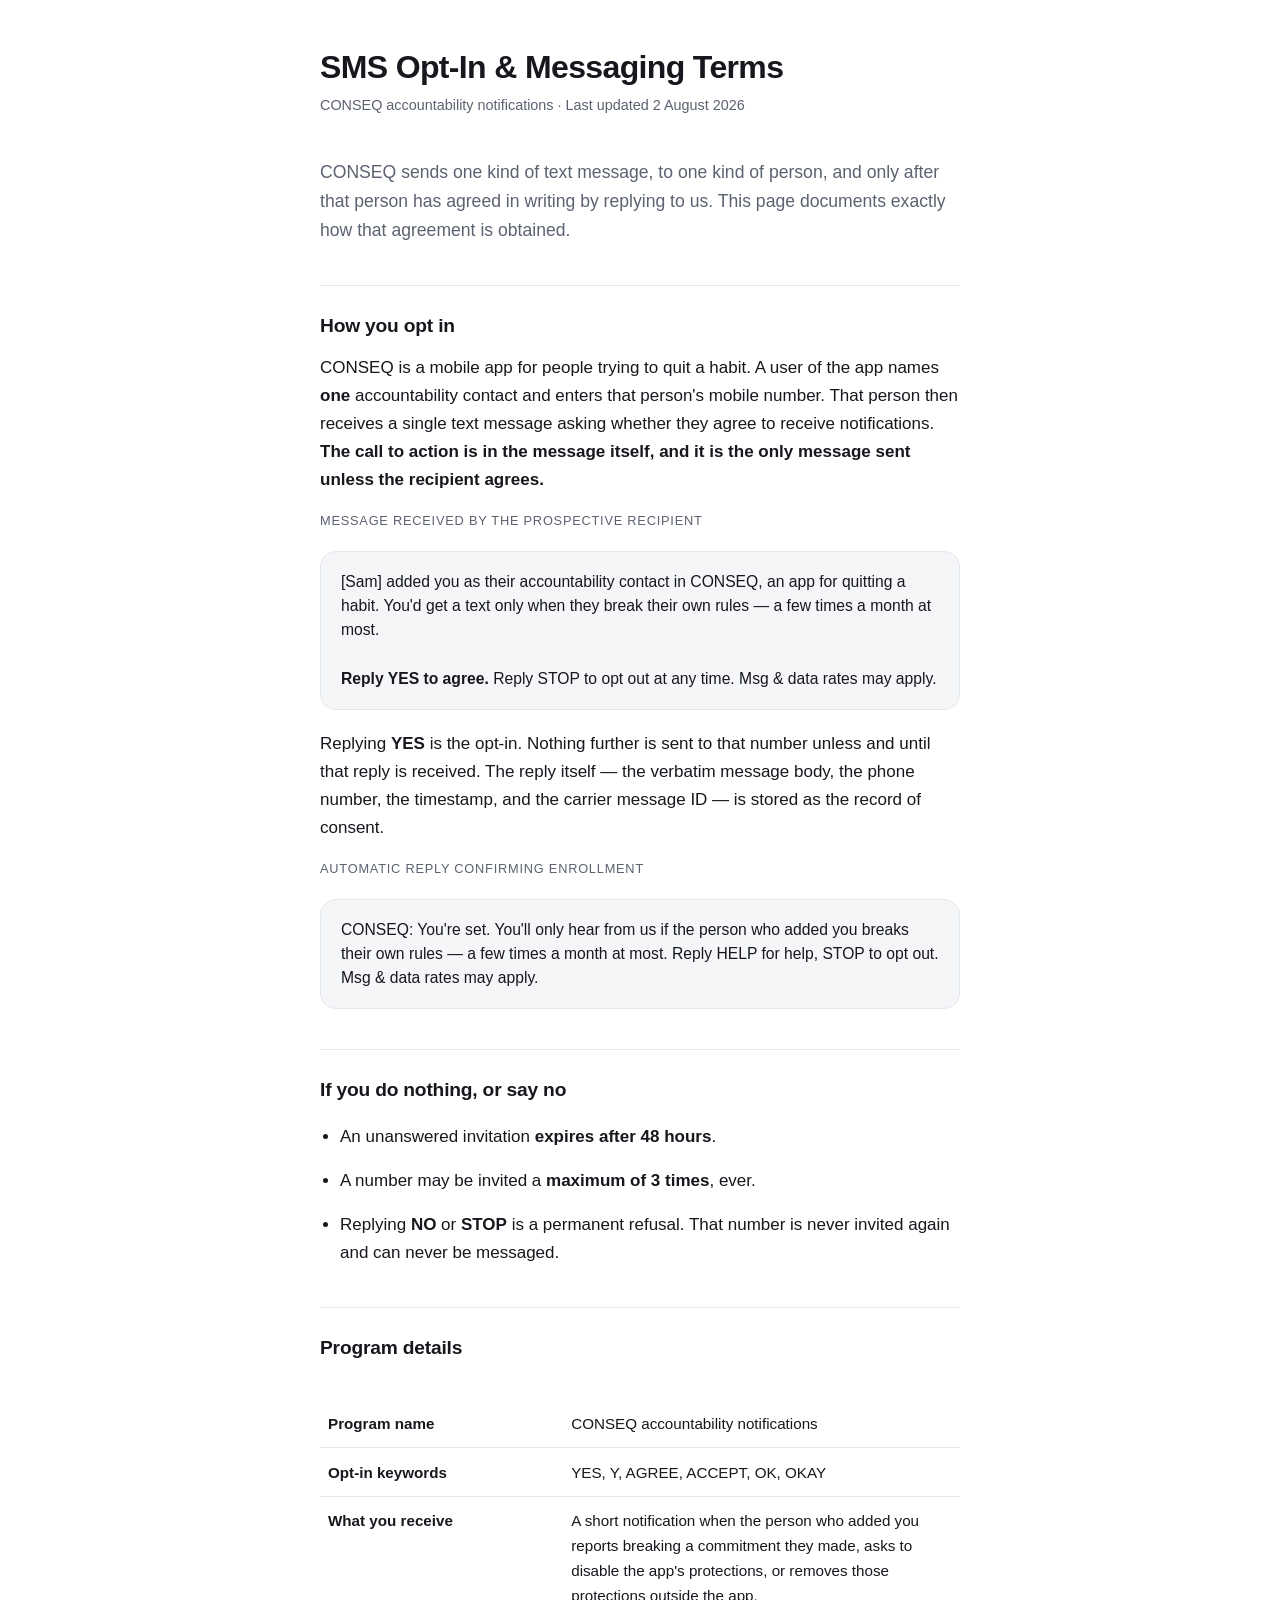
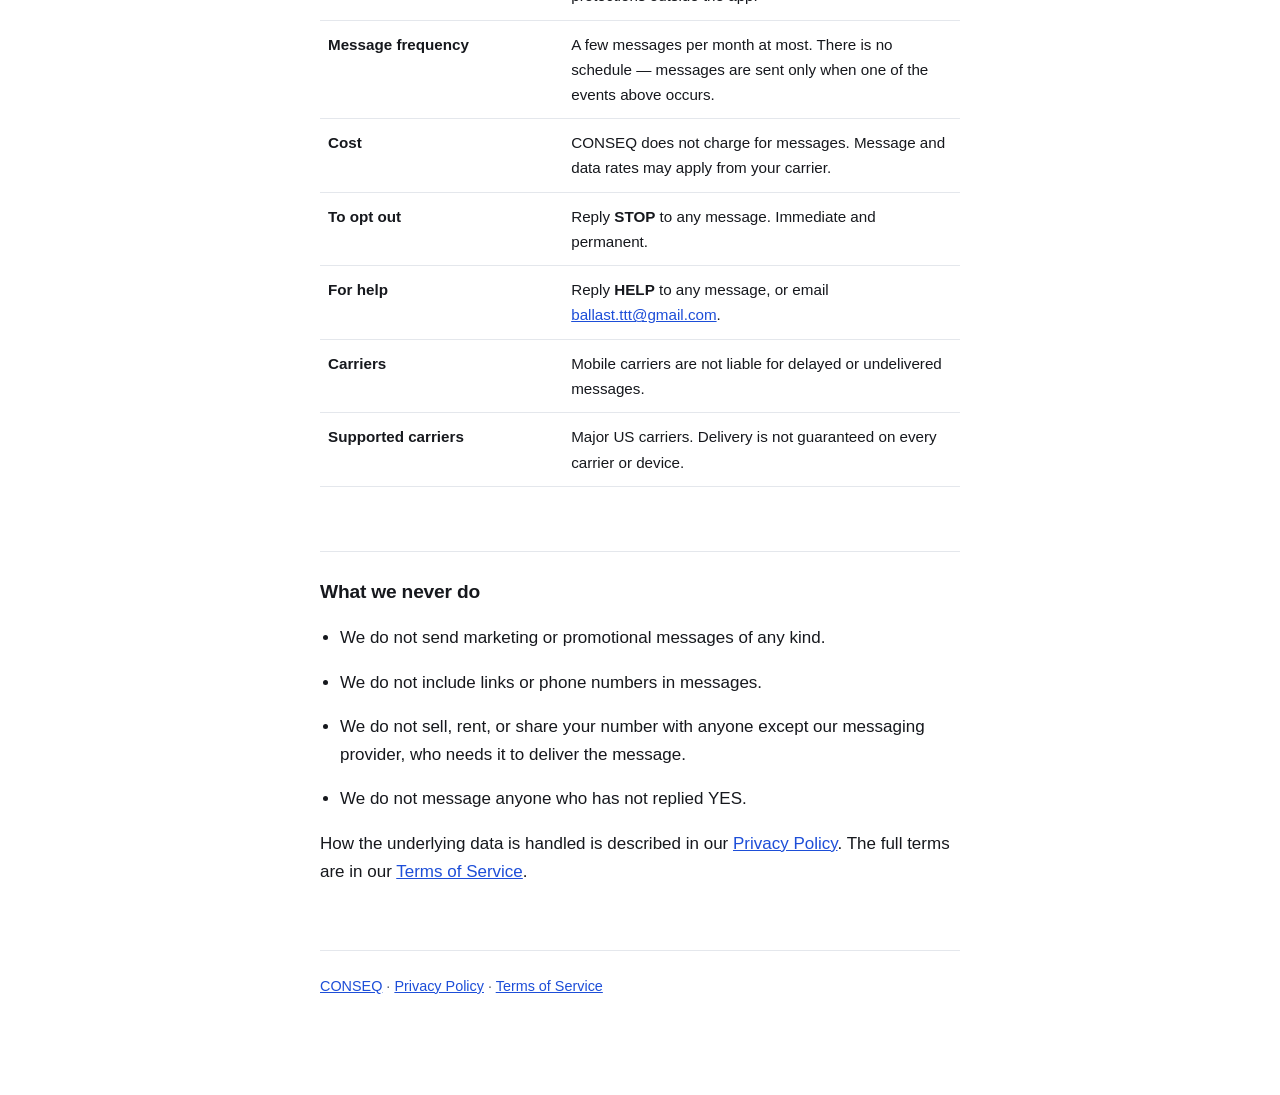
==== opt-in.html @ 7f0fe08c "Add the SMS opt-in evidence page the 10DLC campaign requires Co-Authored-By: Claude Opus 5 <noreply@" ====
<!doctype html>
<html lang="en">
<head>
<meta charset="utf-8">
<meta name="viewport" content="width=device-width, initial-scale=1">
<title>CONSEQ — SMS Opt-In &amp; Messaging Terms</title>
<link rel="stylesheet" href="style.css">
<style>
  .sms {
    background: var(--note-bg);
    border-radius: 16px;
    padding: 1.1rem 1.25rem;
    margin: 1.25rem 0;
    font-size: 0.98rem;
    line-height: 1.55;
    white-space: pre-line;
    border: 1px solid var(--rule);
  }
  .sms-label {
    font-size: 0.8rem;
    letter-spacing: 0.06em;
    text-transform: uppercase;
    color: var(--muted);
    margin-bottom: 0.4rem;
  }
  .cta {
    font-weight: 600;
  }
  table {
    width: 100%;
    border-collapse: collapse;
    margin: 1.5rem 0;
    font-size: 0.95rem;
  }
  th, td {
    text-align: left;
    padding: 0.7rem 0.5rem;
    border-bottom: 1px solid var(--rule);
    vertical-align: top;
  }
  th { width: 38%; font-weight: 600; }
  .table-wrap { overflow-x: auto; }
</style>
</head>
<body>
<main>

<h1>SMS Opt-In &amp; Messaging Terms</h1>
<p class="meta">CONSEQ accountability notifications · Last updated 2 August 2026</p>

<p class="lede">CONSEQ sends one kind of text message, to one kind of person, and only after that person has agreed in writing by replying to us. This page documents exactly how that agreement is obtained.</p>

<h2>How you opt in</h2>

<p>CONSEQ is a mobile app for people trying to quit a habit. A user of the app names <strong>one</strong> accountability contact and enters that person's mobile number. That person then receives a single text message asking whether they agree to receive notifications. <strong>The call to action is in the message itself, and it is the only message sent unless the recipient agrees.</strong></p>

<p class="sms-label">Message received by the prospective recipient</p>
<div class="sms">[Sam] added you as their accountability contact in CONSEQ, an app for quitting a habit. You'd get a text only when they break their own rules — a few times a month at most.

<span class="cta">Reply YES to agree.</span> Reply STOP to opt out at any time. Msg &amp; data rates may apply.</div>

<p>Replying <strong>YES</strong> is the opt-in. Nothing further is sent to that number unless and until that reply is received. The reply itself — the verbatim message body, the phone number, the timestamp, and the carrier message ID — is stored as the record of consent.</p>

<p class="sms-label">Automatic reply confirming enrollment</p>
<div class="sms">CONSEQ: You're set. You'll only hear from us if the person who added you breaks their own rules — a few times a month at most. Reply HELP for help, STOP to opt out. Msg &amp; data rates may apply.</div>

<h2>If you do nothing, or say no</h2>

<ul>
  <li>An unanswered invitation <strong>expires after 48 hours</strong>.</li>
  <li>A number may be invited a <strong>maximum of 3 times</strong>, ever.</li>
  <li>Replying <strong>NO</strong> or <strong>STOP</strong> is a permanent refusal. That number is never invited again and can never be messaged.</li>
</ul>

<h2>Program details</h2>

<div class="table-wrap">
<table>
  <tr><th>Program name</th><td>CONSEQ accountability notifications</td></tr>
  <tr><th>Opt-in keywords</th><td>YES, Y, AGREE, ACCEPT, OK, OKAY</td></tr>
  <tr><th>What you receive</th><td>A short notification when the person who added you reports breaking a commitment they made, asks to disable the app's protections, or removes those protections outside the app.</td></tr>
  <tr><th>Message frequency</th><td>A few messages per month at most. There is no schedule — messages are sent only when one of the events above occurs.</td></tr>
  <tr><th>Cost</th><td>CONSEQ does not charge for messages. Message and data rates may apply from your carrier.</td></tr>
  <tr><th>To opt out</th><td>Reply <strong>STOP</strong> to any message. Immediate and permanent.</td></tr>
  <tr><th>For help</th><td>Reply <strong>HELP</strong> to any message, or email <a href="mailto:ballast.ttt@gmail.com">ballast.ttt@gmail.com</a>.</td></tr>
  <tr><th>Carriers</th><td>Mobile carriers are not liable for delayed or undelivered messages.</td></tr>
  <tr><th>Supported carriers</th><td>Major US carriers. Delivery is not guaranteed on every carrier or device.</td></tr>
</table>
</div>

<h2>What we never do</h2>

<ul>
  <li>We do not send marketing or promotional messages of any kind.</li>
  <li>We do not include links or phone numbers in messages.</li>
  <li>We do not sell, rent, or share your number with anyone except our messaging provider, who needs it to deliver the message.</li>
  <li>We do not message anyone who has not replied YES.</li>
</ul>

<p>How the underlying data is handled is described in our <a href="privacy.html">Privacy Policy</a>. The full terms are in our <a href="terms.html">Terms of Service</a>.</p>

<footer>
  <p><a href="./">CONSEQ</a> · <a href="privacy.html">Privacy Policy</a> · <a href="terms.html">Terms of Service</a></p>
</footer>

</main>
</body>
</html>
---- style.css ----
:root {
  --bg: #ffffff;
  --ink: #16181d;
  --muted: #5b6270;
  --rule: #e4e7ec;
  --link: #1d4ed8;
  --note-bg: #f5f6f8;
}

@media (prefers-color-scheme: dark) {
  :root {
    --bg: #14161a;
    --ink: #e8eaee;
    --muted: #9aa2b1;
    --rule: #2a2e36;
    --link: #8fb2ff;
    --note-bg: #1c1f25;
  }
}

* { box-sizing: border-box; }

body {
  margin: 0;
  padding: 3rem 1.25rem 5rem;
  background: var(--bg);
  color: var(--ink);
  font: 17px/1.65 -apple-system, BlinkMacSystemFont, "Segoe UI", Roboto, Helvetica, Arial, sans-serif;
  -webkit-text-size-adjust: 100%;
}

main {
  max-width: 40rem;
  margin: 0 auto;
}

h1 {
  font-size: 2rem;
  line-height: 1.2;
  letter-spacing: -0.02em;
  margin: 0 0 0.5rem;
}

h2 {
  font-size: 1.2rem;
  letter-spacing: -0.01em;
  margin: 2.5rem 0 0.75rem;
  padding-top: 1.5rem;
  border-top: 1px solid var(--rule);
}

h3 {
  font-size: 1rem;
  margin: 1.75rem 0 0.5rem;
}

p, li { margin: 0 0 1rem; }

ul { padding-left: 1.25rem; }

a { color: var(--link); }

strong { font-weight: 600; }

.meta {
  color: var(--muted);
  font-size: 0.9rem;
  margin-bottom: 2.5rem;
}

.lede {
  font-size: 1.1rem;
  color: var(--muted);
  margin-bottom: 2rem;
}

.note {
  background: var(--note-bg);
  border-radius: 10px;
  padding: 1rem 1.25rem;
  margin: 1.5rem 0;
  font-size: 0.95rem;
}

.note p:last-child { margin-bottom: 0; }

footer {
  margin-top: 4rem;
  padding-top: 1.5rem;
  border-top: 1px solid var(--rule);
  color: var(--muted);
  font-size: 0.9rem;
}

.home-links {
  list-style: none;
  padding: 0;
  font-size: 1.1rem;
}

.home-links li { margin-bottom: 0.75rem; }
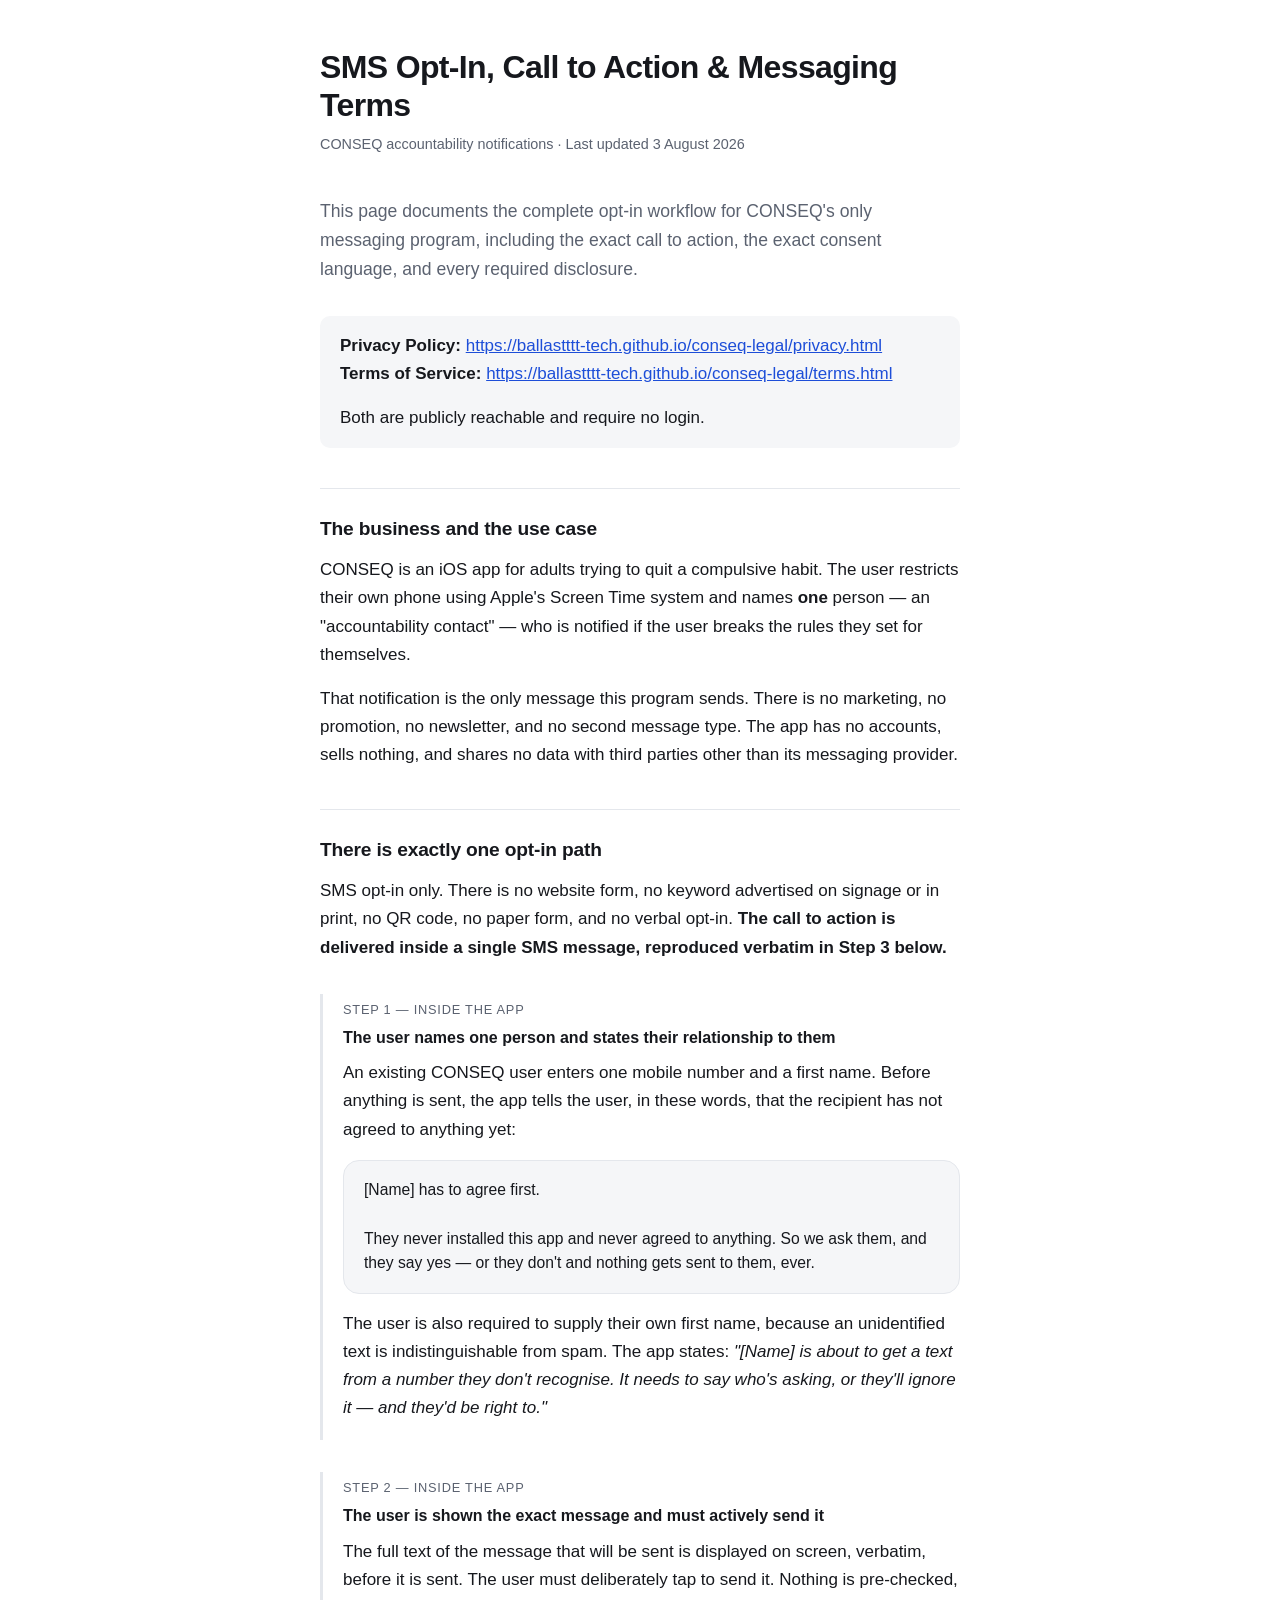
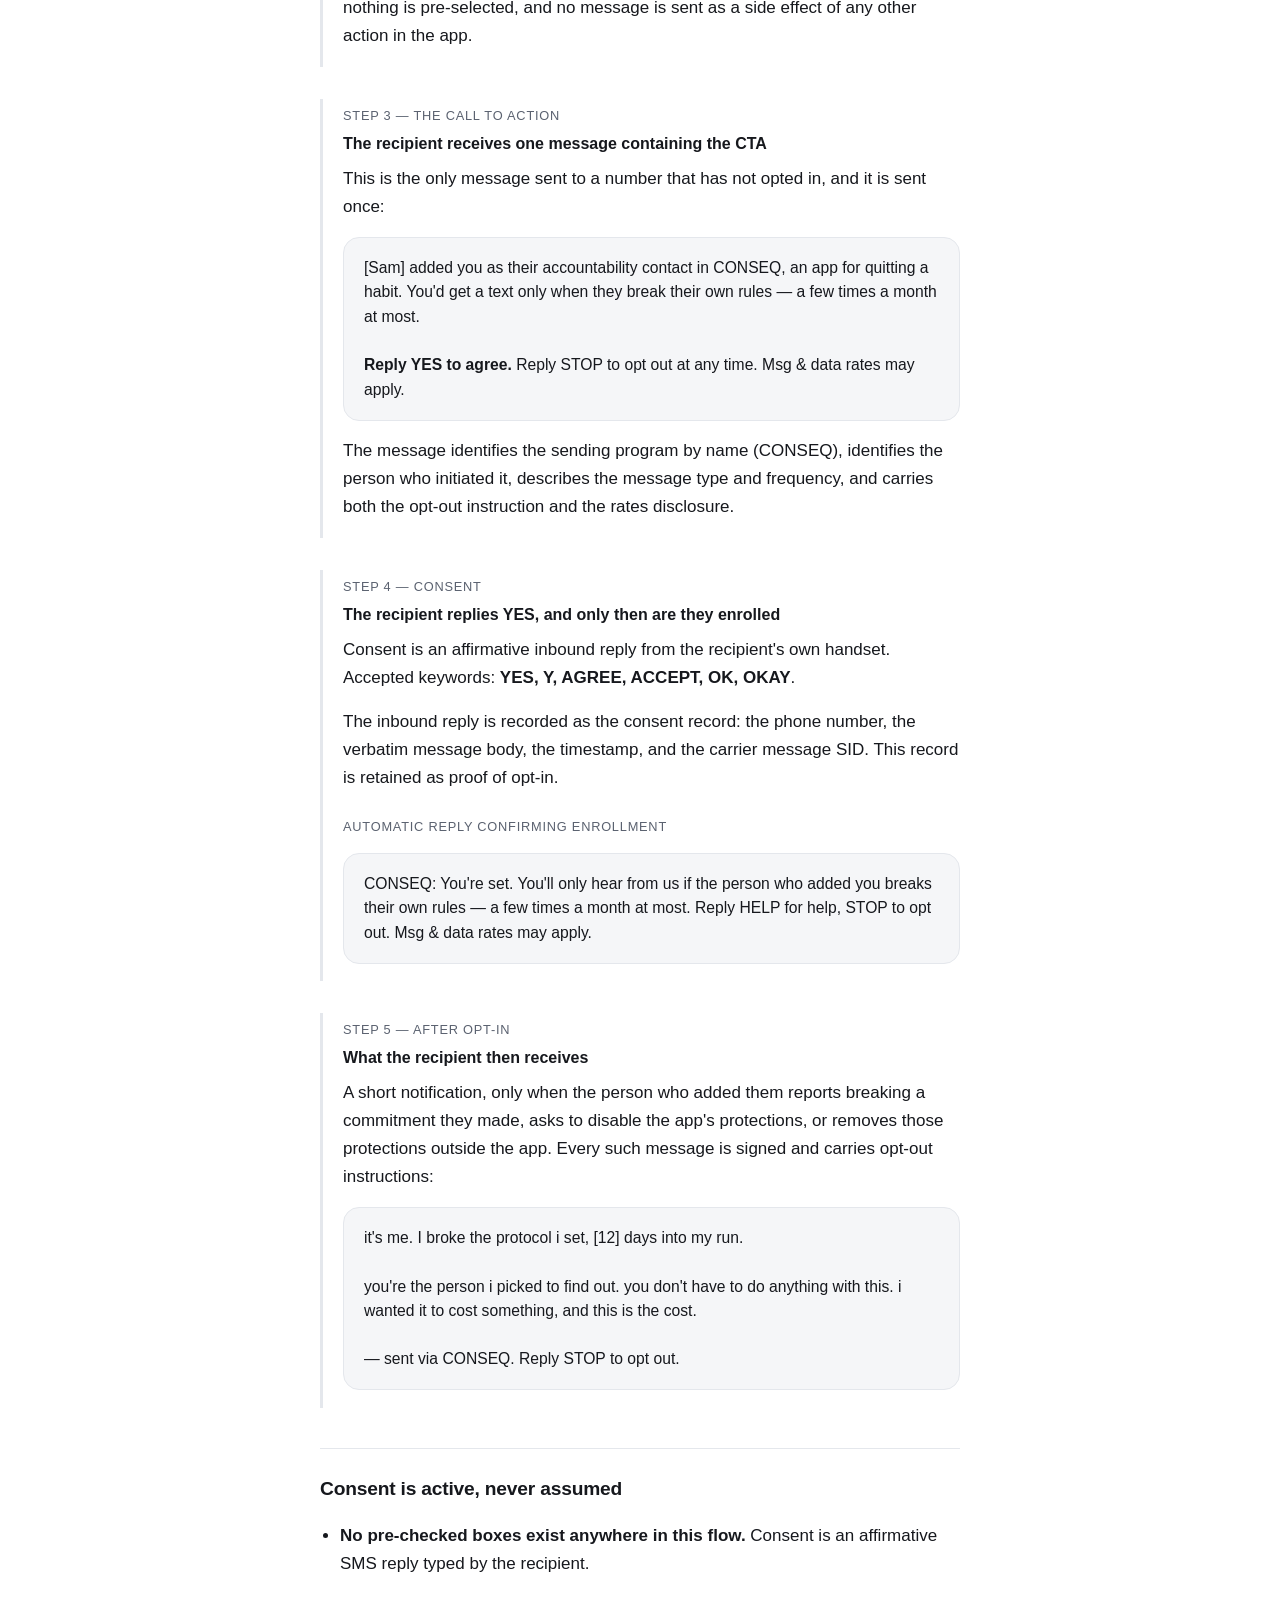
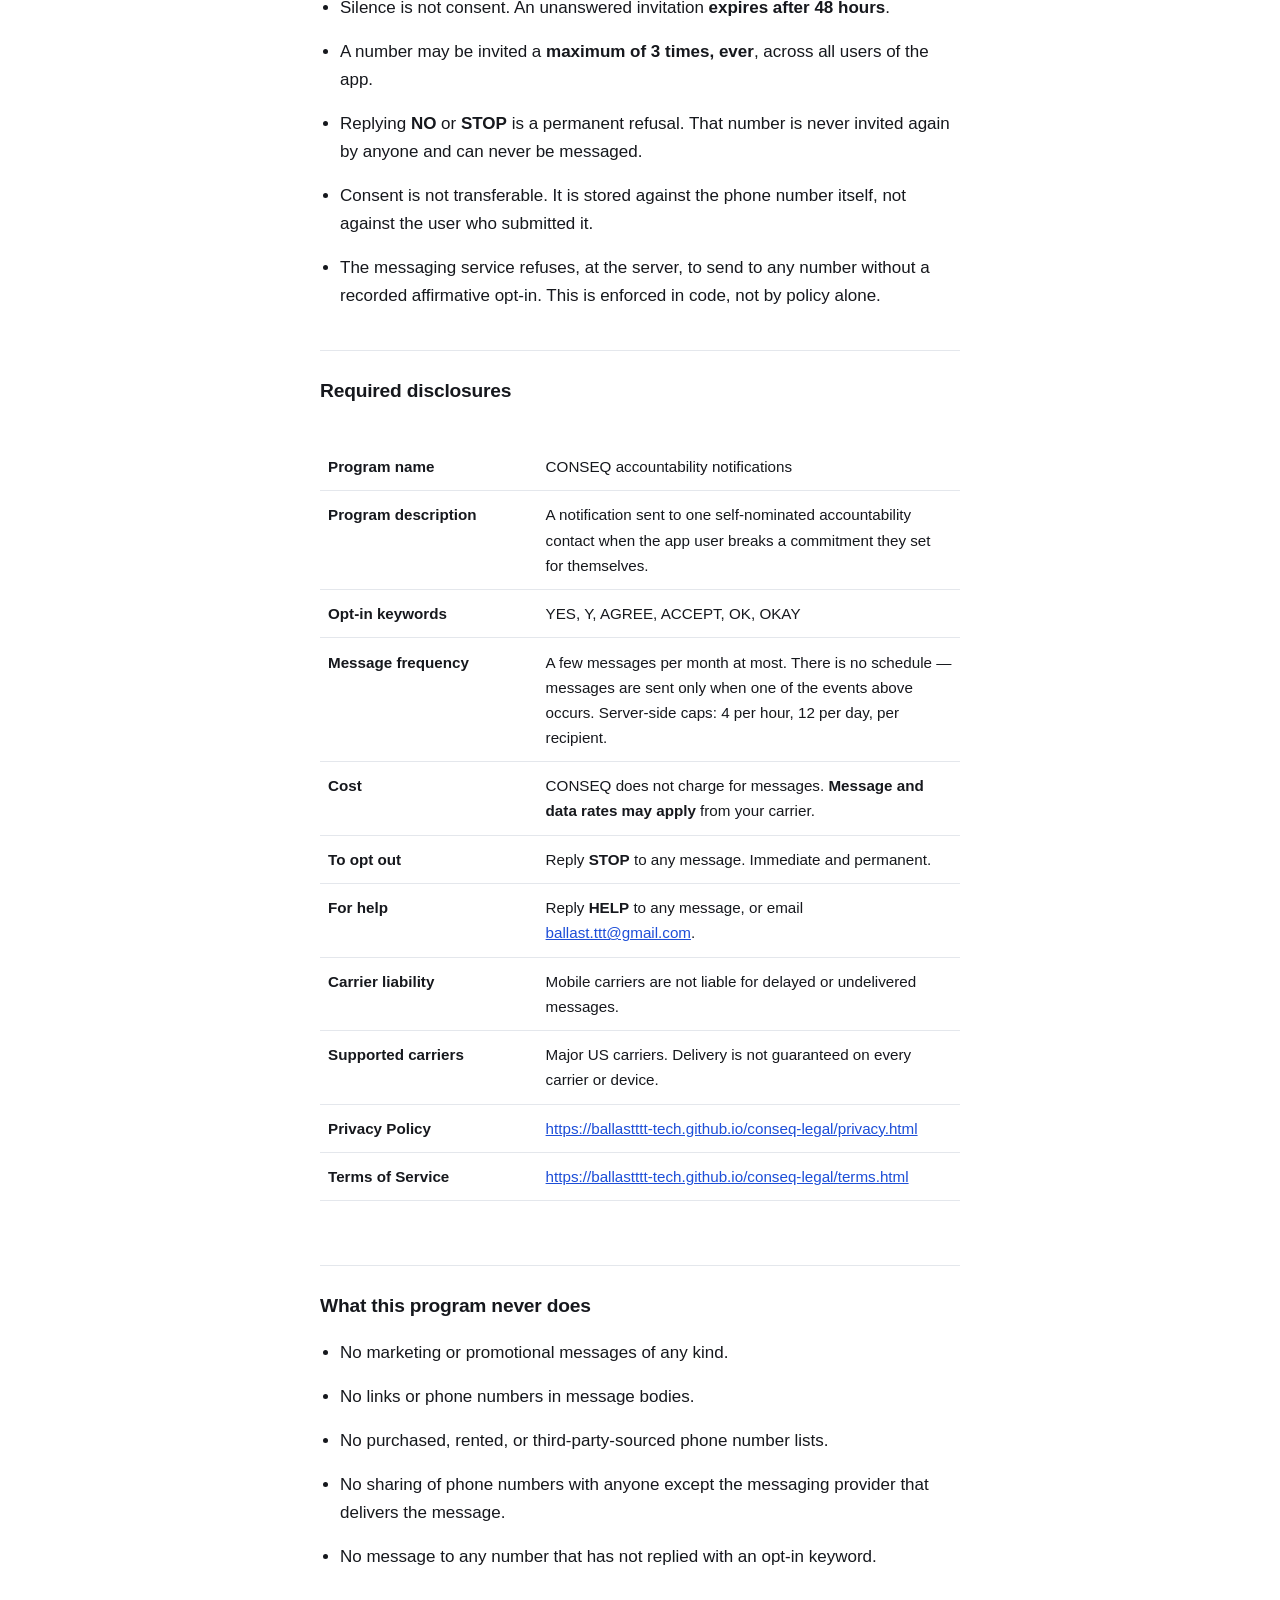
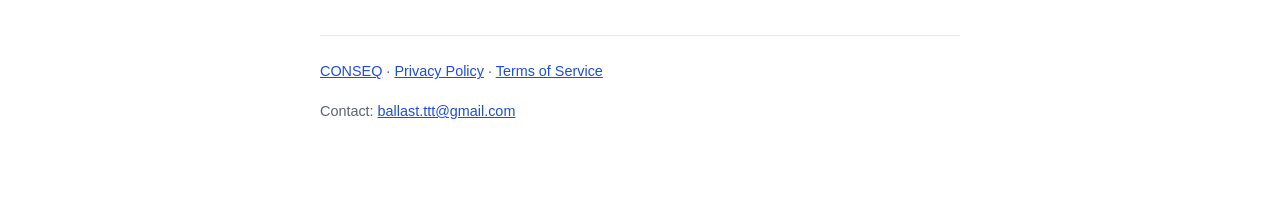
==== commit 78c2719c: "Rewrite the opt-in page for campaign reviewers after a 30909 rejection The page described the SMS ha" ====
--- a/opt-in.html
+++ b/opt-in.html
@@ -3,14 +3,14 @@
 <head>
 <meta charset="utf-8">
 <meta name="viewport" content="width=device-width, initial-scale=1">
-<title>CONSEQ — SMS Opt-In &amp; Messaging Terms</title>
+<title>CONSEQ — SMS Opt-In, Call to Action &amp; Messaging Terms</title>
 <link rel="stylesheet" href="style.css">
 <style>
   .sms {
     background: var(--note-bg);
     border-radius: 16px;
     padding: 1.1rem 1.25rem;
-    margin: 1.25rem 0;
+    margin: 1rem 0;
     font-size: 0.98rem;
     line-height: 1.55;
     white-space: pre-line;
@@ -22,85 +22,148 @@
     text-transform: uppercase;
     color: var(--muted);
     margin-bottom: 0.4rem;
+    margin-top: 1.5rem;
   }
-  .cta {
-    font-weight: 600;
+  .cta { font-weight: 600; }
+  .step {
+    border-left: 3px solid var(--rule);
+    padding: 0.1rem 0 0.1rem 1.25rem;
+    margin: 2rem 0;
   }
-  table {
-    width: 100%;
-    border-collapse: collapse;
+  .step h3 { margin-top: 0; }
+  .step-num {
+    display: inline-block;
+    font-size: 0.8rem;
+    letter-spacing: 0.06em;
+    text-transform: uppercase;
+    color: var(--muted);
+    margin-bottom: 0.3rem;
+  }
+  table { width: 100%; border-collapse: collapse; margin: 1.5rem 0; font-size: 0.95rem; }
+  th, td { text-align: left; padding: 0.7rem 0.5rem; border-bottom: 1px solid var(--rule); vertical-align: top; }
+  th { width: 34%; font-weight: 600; }
+  .table-wrap { overflow-x: auto; }
+  .callout {
+    background: var(--note-bg);
+    border-radius: 10px;
+    padding: 1rem 1.25rem;
     margin: 1.5rem 0;
-    font-size: 0.95rem;
   }
-  th, td {
-    text-align: left;
-    padding: 0.7rem 0.5rem;
-    border-bottom: 1px solid var(--rule);
-    vertical-align: top;
-  }
-  th { width: 38%; font-weight: 600; }
-  .table-wrap { overflow-x: auto; }
+  .callout p:last-child { margin-bottom: 0; }
 </style>
 </head>
 <body>
 <main>
 
-<h1>SMS Opt-In &amp; Messaging Terms</h1>
-<p class="meta">CONSEQ accountability notifications · Last updated 2 August 2026</p>
+<h1>SMS Opt-In, Call to Action &amp; Messaging Terms</h1>
+<p class="meta">CONSEQ accountability notifications · Last updated 3 August 2026</p>
 
-<p class="lede">CONSEQ sends one kind of text message, to one kind of person, and only after that person has agreed in writing by replying to us. This page documents exactly how that agreement is obtained.</p>
+<p class="lede">This page documents the complete opt-in workflow for CONSEQ's only messaging program, including the exact call to action, the exact consent language, and every required disclosure.</p>
 
-<h2>How you opt in</h2>
+<div class="callout">
+  <p><strong>Privacy Policy:</strong> <a href="privacy.html">https://ballastttt-tech.github.io/conseq-legal/privacy.html</a><br>
+  <strong>Terms of Service:</strong> <a href="terms.html">https://ballastttt-tech.github.io/conseq-legal/terms.html</a></p>
+  <p>Both are publicly reachable and require no login.</p>
+</div>
 
-<p>CONSEQ is a mobile app for people trying to quit a habit. A user of the app names <strong>one</strong> accountability contact and enters that person's mobile number. That person then receives a single text message asking whether they agree to receive notifications. <strong>The call to action is in the message itself, and it is the only message sent unless the recipient agrees.</strong></p>
+<h2>The business and the use case</h2>
 
-<p class="sms-label">Message received by the prospective recipient</p>
-<div class="sms">[Sam] added you as their accountability contact in CONSEQ, an app for quitting a habit. You'd get a text only when they break their own rules — a few times a month at most.
+<p>CONSEQ is an iOS app for adults trying to quit a compulsive habit. The user restricts their own phone using Apple's Screen Time system and names <strong>one</strong> person — an "accountability contact" — who is notified if the user breaks the rules they set for themselves.</p>
+
+<p>That notification is the only message this program sends. There is no marketing, no promotion, no newsletter, and no second message type. The app has no accounts, sells nothing, and shares no data with third parties other than its messaging provider.</p>
+
+<h2>There is exactly one opt-in path</h2>
+
+<p>SMS opt-in only. There is no website form, no keyword advertised on signage or in print, no QR code, no paper form, and no verbal opt-in. <strong>The call to action is delivered inside a single SMS message, reproduced verbatim in Step 3 below.</strong></p>
+
+<div class="step">
+  <span class="step-num">Step 1 — inside the app</span>
+  <h3>The user names one person and states their relationship to them</h3>
+  <p>An existing CONSEQ user enters one mobile number and a first name. Before anything is sent, the app tells the user, in these words, that the recipient has not agreed to anything yet:</p>
+  <div class="sms">[Name] has to agree first.
+
+They never installed this app and never agreed to anything. So we ask them, and they say yes — or they don't and nothing gets sent to them, ever.</div>
+  <p>The user is also required to supply their own first name, because an unidentified text is indistinguishable from spam. The app states: <em>"[Name] is about to get a text from a number they don't recognise. It needs to say who's asking, or they'll ignore it — and they'd be right to."</em></p>
+</div>
+
+<div class="step">
+  <span class="step-num">Step 2 — inside the app</span>
+  <h3>The user is shown the exact message and must actively send it</h3>
+  <p>The full text of the message that will be sent is displayed on screen, verbatim, before it is sent. The user must deliberately tap to send it. Nothing is pre-checked, nothing is pre-selected, and no message is sent as a side effect of any other action in the app.</p>
+</div>
+
+<div class="step">
+  <span class="step-num">Step 3 — the call to action</span>
+  <h3>The recipient receives one message containing the CTA</h3>
+  <p>This is the only message sent to a number that has not opted in, and it is sent once:</p>
+  <div class="sms">[Sam] added you as their accountability contact in CONSEQ, an app for quitting a habit. You'd get a text only when they break their own rules — a few times a month at most.
 
 <span class="cta">Reply YES to agree.</span> Reply STOP to opt out at any time. Msg &amp; data rates may apply.</div>
+  <p>The message identifies the sending program by name (CONSEQ), identifies the person who initiated it, describes the message type and frequency, and carries both the opt-out instruction and the rates disclosure.</p>
+</div>
 
-<p>Replying <strong>YES</strong> is the opt-in. Nothing further is sent to that number unless and until that reply is received. The reply itself — the verbatim message body, the phone number, the timestamp, and the carrier message ID — is stored as the record of consent.</p>
+<div class="step">
+  <span class="step-num">Step 4 — consent</span>
+  <h3>The recipient replies YES, and only then are they enrolled</h3>
+  <p>Consent is an affirmative inbound reply from the recipient's own handset. Accepted keywords: <strong>YES, Y, AGREE, ACCEPT, OK, OKAY</strong>.</p>
+  <p>The inbound reply is recorded as the consent record: the phone number, the verbatim message body, the timestamp, and the carrier message SID. This record is retained as proof of opt-in.</p>
+  <p class="sms-label">Automatic reply confirming enrollment</p>
+  <div class="sms">CONSEQ: You're set. You'll only hear from us if the person who added you breaks their own rules — a few times a month at most. Reply HELP for help, STOP to opt out. Msg &amp; data rates may apply.</div>
+</div>
 
-<p class="sms-label">Automatic reply confirming enrollment</p>
-<div class="sms">CONSEQ: You're set. You'll only hear from us if the person who added you breaks their own rules — a few times a month at most. Reply HELP for help, STOP to opt out. Msg &amp; data rates may apply.</div>
+<div class="step">
+  <span class="step-num">Step 5 — after opt-in</span>
+  <h3>What the recipient then receives</h3>
+  <p>A short notification, only when the person who added them reports breaking a commitment they made, asks to disable the app's protections, or removes those protections outside the app. Every such message is signed and carries opt-out instructions:</p>
+  <div class="sms">it's me. I broke the protocol i set, [12] days into my run.
 
-<h2>If you do nothing, or say no</h2>
+you're the person i picked to find out. you don't have to do anything with this. i wanted it to cost something, and this is the cost.
+
+— sent via CONSEQ. Reply STOP to opt out.</div>
+</div>
+
+<h2>Consent is active, never assumed</h2>
 
 <ul>
-  <li>An unanswered invitation <strong>expires after 48 hours</strong>.</li>
-  <li>A number may be invited a <strong>maximum of 3 times</strong>, ever.</li>
-  <li>Replying <strong>NO</strong> or <strong>STOP</strong> is a permanent refusal. That number is never invited again and can never be messaged.</li>
+  <li><strong>No pre-checked boxes exist anywhere in this flow.</strong> Consent is an affirmative SMS reply typed by the recipient.</li>
+  <li>Silence is not consent. An unanswered invitation <strong>expires after 48 hours</strong>.</li>
+  <li>A number may be invited a <strong>maximum of 3 times, ever</strong>, across all users of the app.</li>
+  <li>Replying <strong>NO</strong> or <strong>STOP</strong> is a permanent refusal. That number is never invited again by anyone and can never be messaged.</li>
+  <li>Consent is not transferable. It is stored against the phone number itself, not against the user who submitted it.</li>
+  <li>The messaging service refuses, at the server, to send to any number without a recorded affirmative opt-in. This is enforced in code, not by policy alone.</li>
 </ul>
 
-<h2>Program details</h2>
+<h2>Required disclosures</h2>
 
 <div class="table-wrap">
 <table>
   <tr><th>Program name</th><td>CONSEQ accountability notifications</td></tr>
+  <tr><th>Program description</th><td>A notification sent to one self-nominated accountability contact when the app user breaks a commitment they set for themselves.</td></tr>
   <tr><th>Opt-in keywords</th><td>YES, Y, AGREE, ACCEPT, OK, OKAY</td></tr>
-  <tr><th>What you receive</th><td>A short notification when the person who added you reports breaking a commitment they made, asks to disable the app's protections, or removes those protections outside the app.</td></tr>
-  <tr><th>Message frequency</th><td>A few messages per month at most. There is no schedule — messages are sent only when one of the events above occurs.</td></tr>
-  <tr><th>Cost</th><td>CONSEQ does not charge for messages. Message and data rates may apply from your carrier.</td></tr>
+  <tr><th>Message frequency</th><td>A few messages per month at most. There is no schedule — messages are sent only when one of the events above occurs. Server-side caps: 4 per hour, 12 per day, per recipient.</td></tr>
+  <tr><th>Cost</th><td>CONSEQ does not charge for messages. <strong>Message and data rates may apply</strong> from your carrier.</td></tr>
   <tr><th>To opt out</th><td>Reply <strong>STOP</strong> to any message. Immediate and permanent.</td></tr>
   <tr><th>For help</th><td>Reply <strong>HELP</strong> to any message, or email <a href="mailto:ballast.ttt@gmail.com">ballast.ttt@gmail.com</a>.</td></tr>
-  <tr><th>Carriers</th><td>Mobile carriers are not liable for delayed or undelivered messages.</td></tr>
+  <tr><th>Carrier liability</th><td>Mobile carriers are not liable for delayed or undelivered messages.</td></tr>
   <tr><th>Supported carriers</th><td>Major US carriers. Delivery is not guaranteed on every carrier or device.</td></tr>
+  <tr><th>Privacy Policy</th><td><a href="privacy.html">https://ballastttt-tech.github.io/conseq-legal/privacy.html</a></td></tr>
+  <tr><th>Terms of Service</th><td><a href="terms.html">https://ballastttt-tech.github.io/conseq-legal/terms.html</a></td></tr>
 </table>
 </div>
 
-<h2>What we never do</h2>
+<h2>What this program never does</h2>
 
 <ul>
-  <li>We do not send marketing or promotional messages of any kind.</li>
-  <li>We do not include links or phone numbers in messages.</li>
-  <li>We do not sell, rent, or share your number with anyone except our messaging provider, who needs it to deliver the message.</li>
-  <li>We do not message anyone who has not replied YES.</li>
+  <li>No marketing or promotional messages of any kind.</li>
+  <li>No links or phone numbers in message bodies.</li>
+  <li>No purchased, rented, or third-party-sourced phone number lists.</li>
+  <li>No sharing of phone numbers with anyone except the messaging provider that delivers the message.</li>
+  <li>No message to any number that has not replied with an opt-in keyword.</li>
 </ul>
-
-<p>How the underlying data is handled is described in our <a href="privacy.html">Privacy Policy</a>. The full terms are in our <a href="terms.html">Terms of Service</a>.</p>
 
 <footer>
   <p><a href="./">CONSEQ</a> · <a href="privacy.html">Privacy Policy</a> · <a href="terms.html">Terms of Service</a></p>
+  <p>Contact: <a href="mailto:ballast.ttt@gmail.com">ballast.ttt@gmail.com</a></p>
 </footer>
 
 </main>
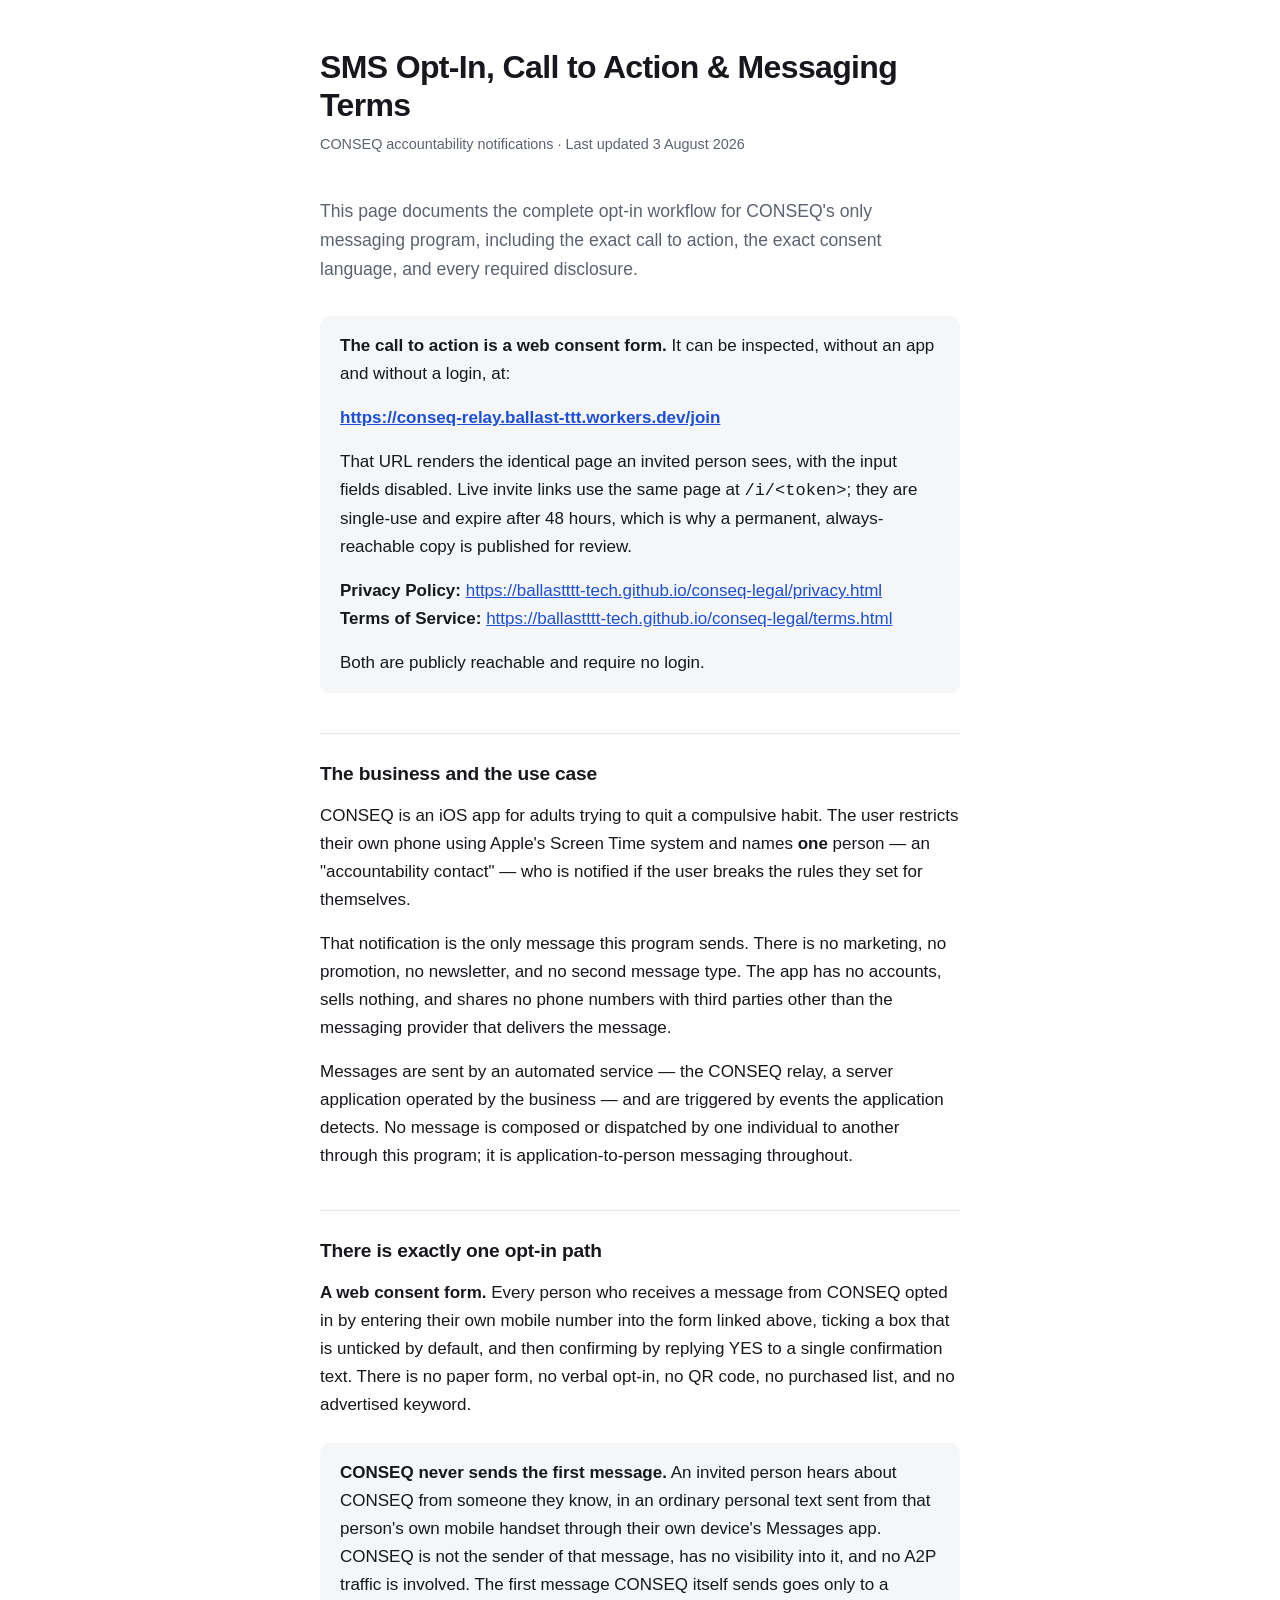
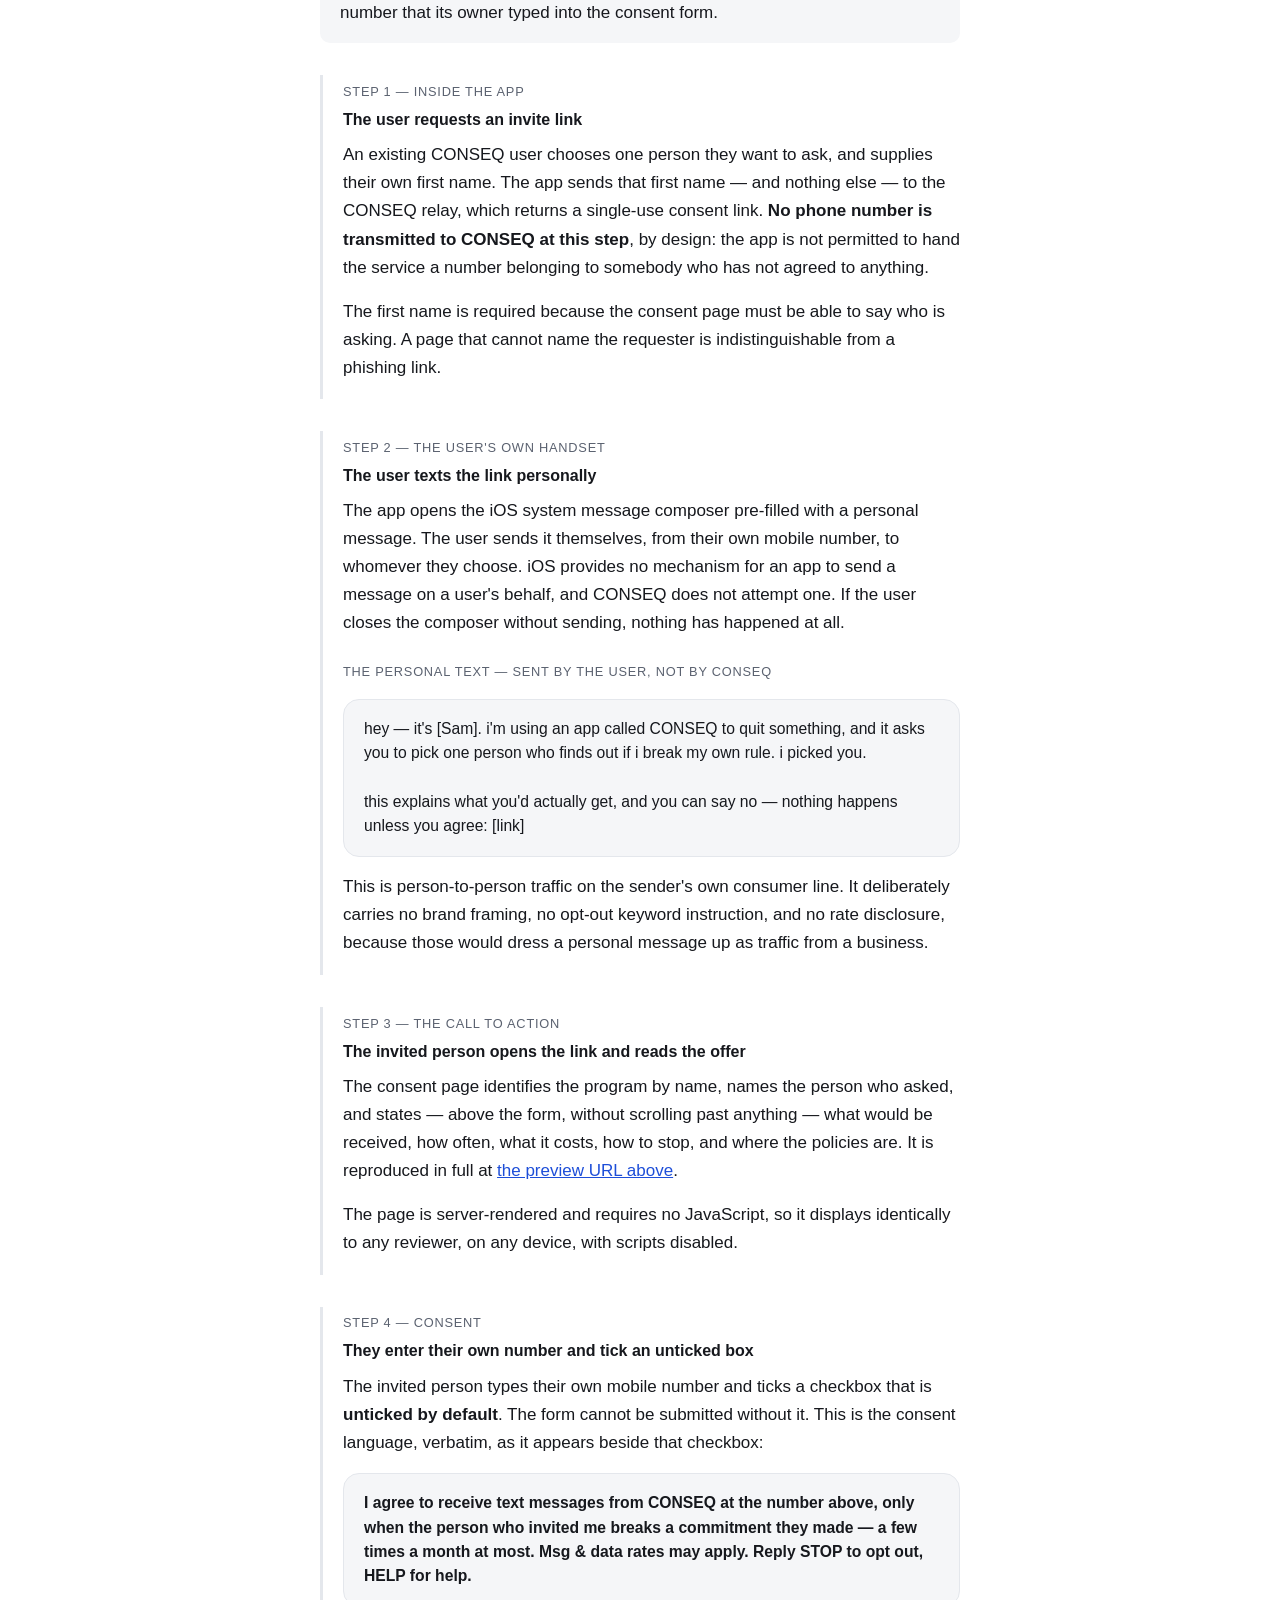
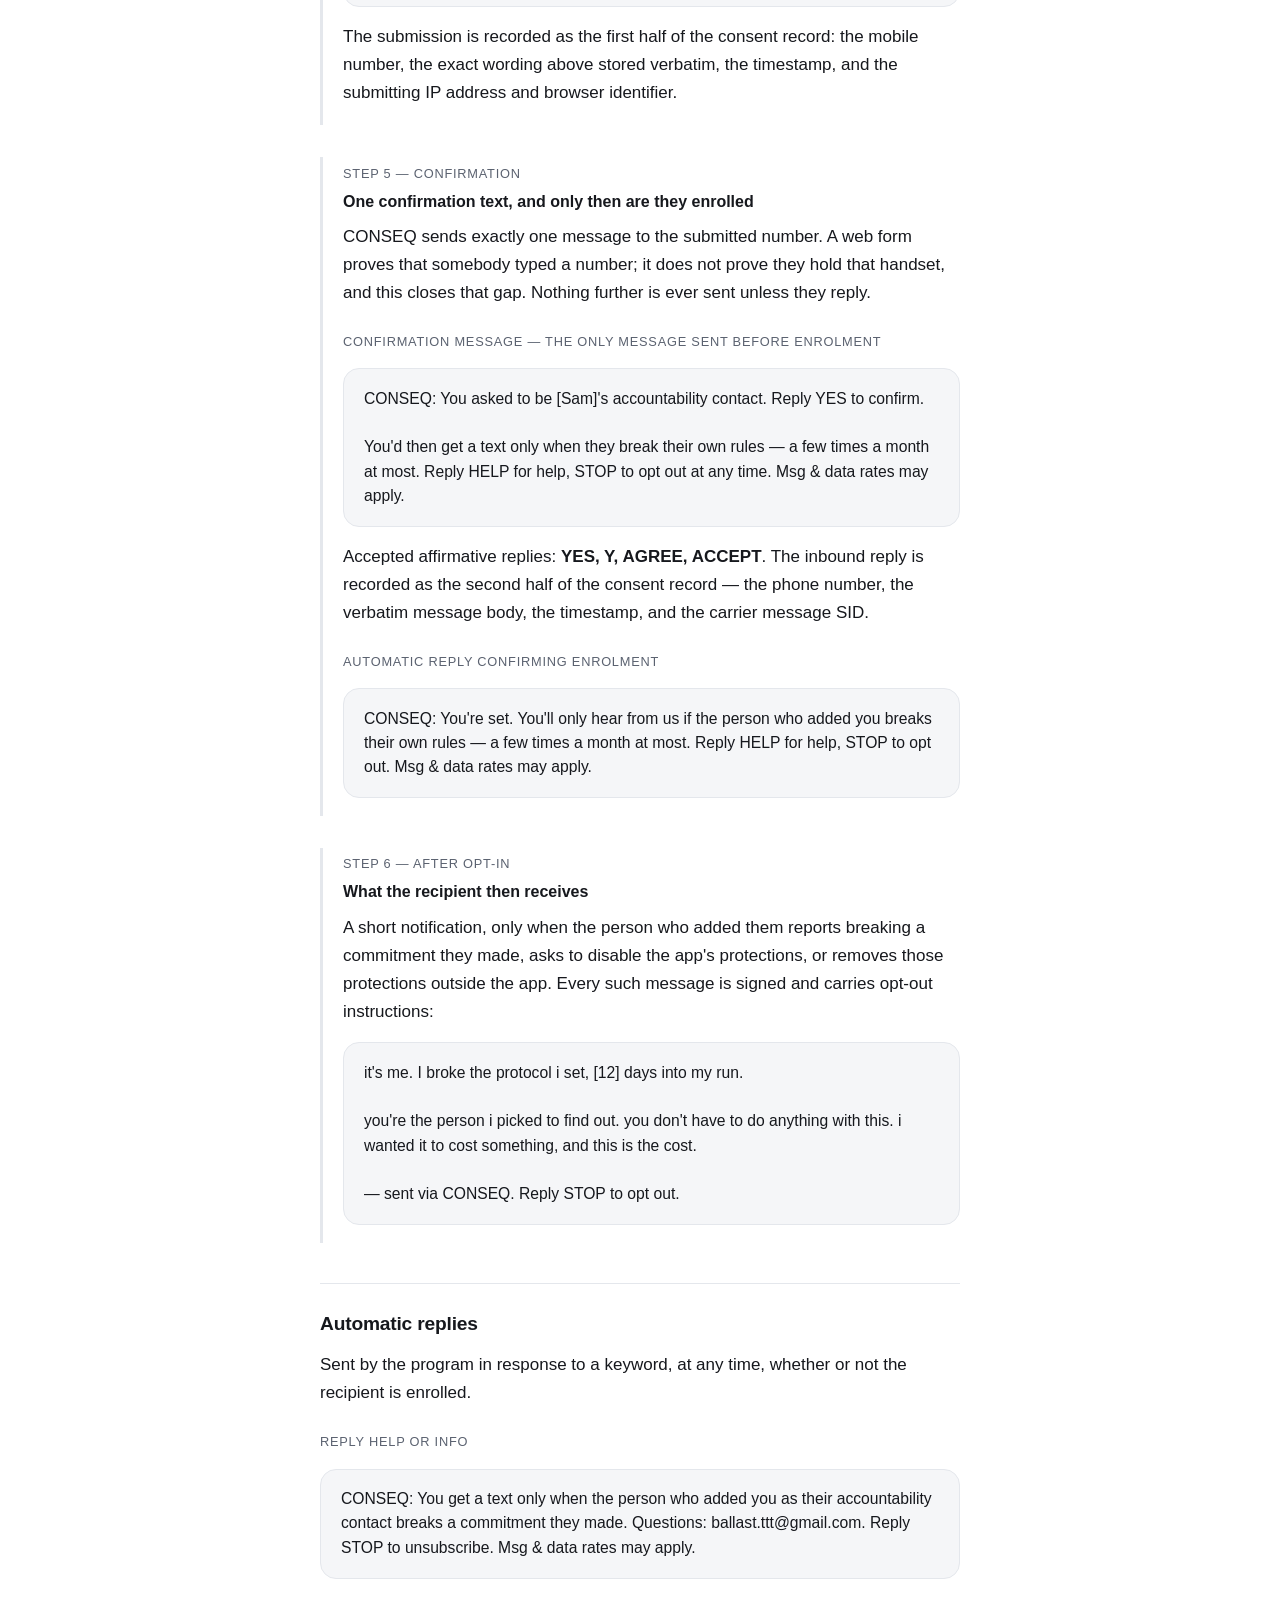
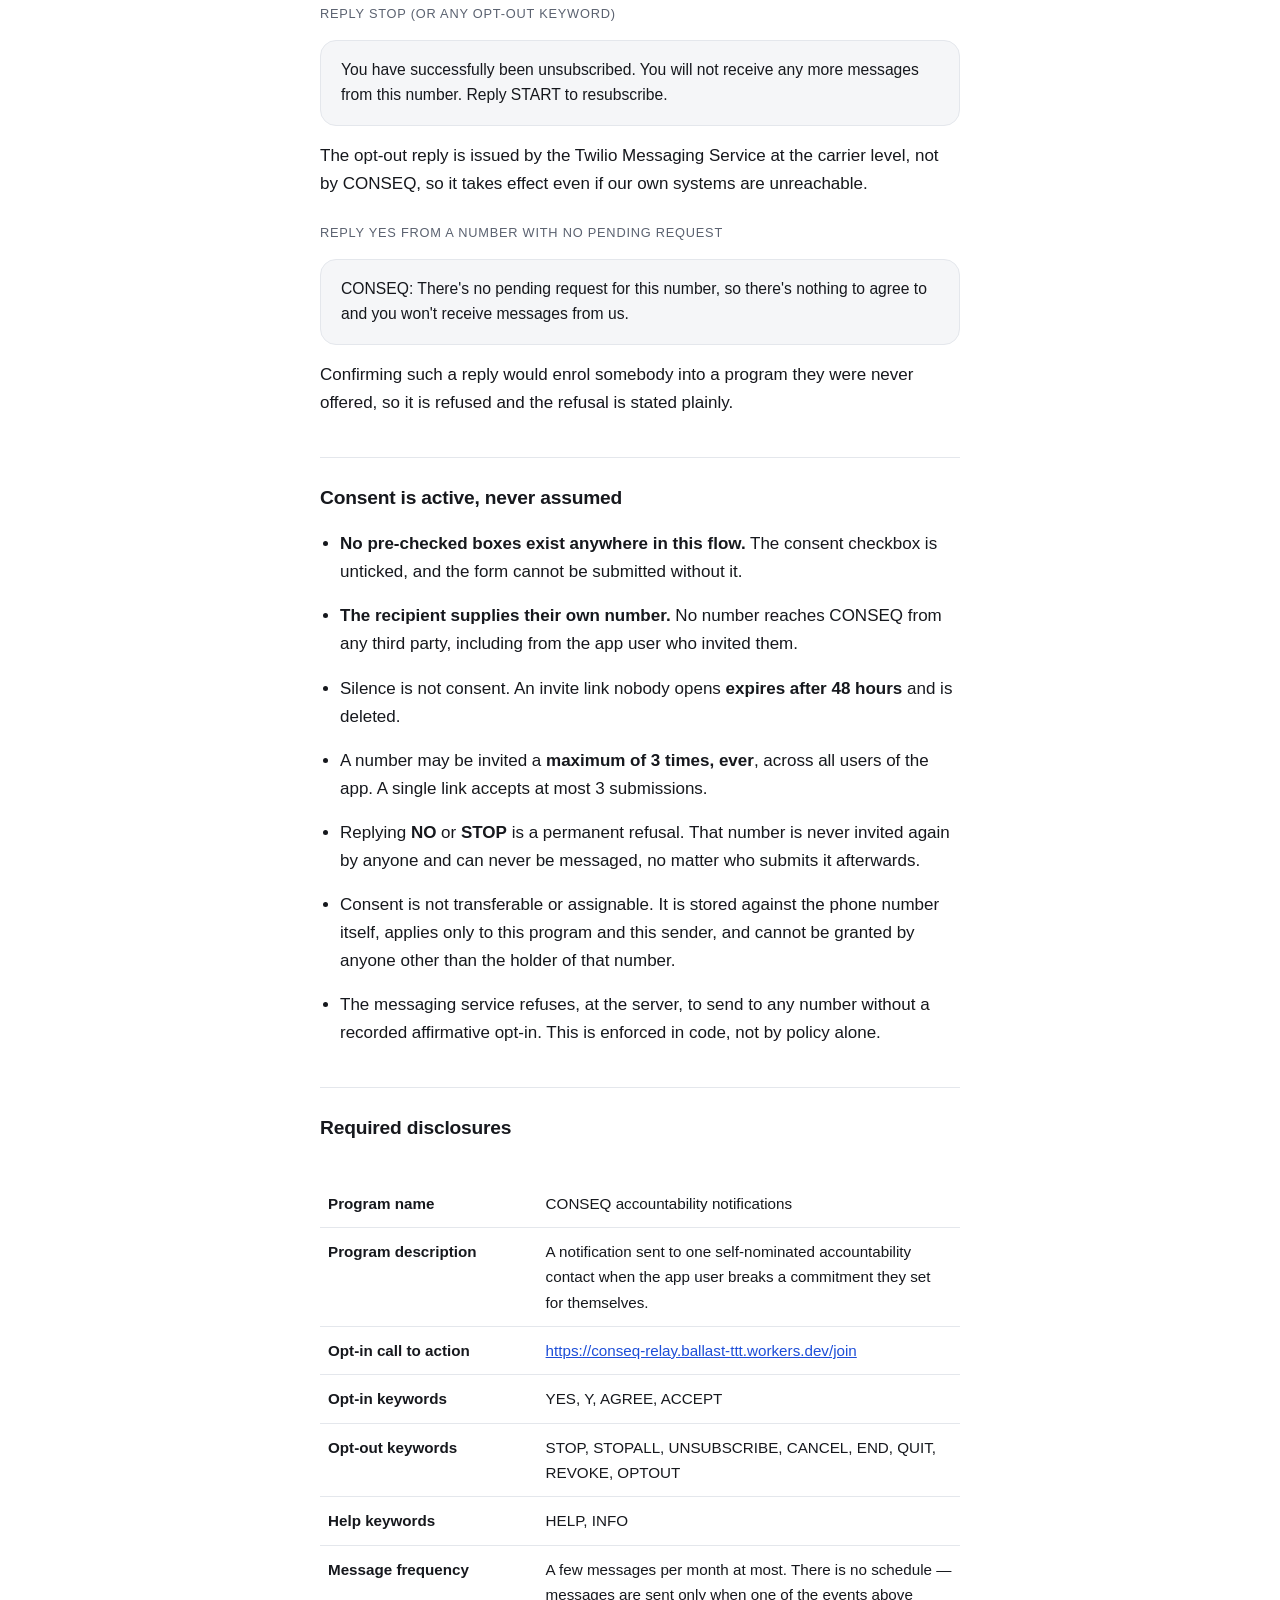
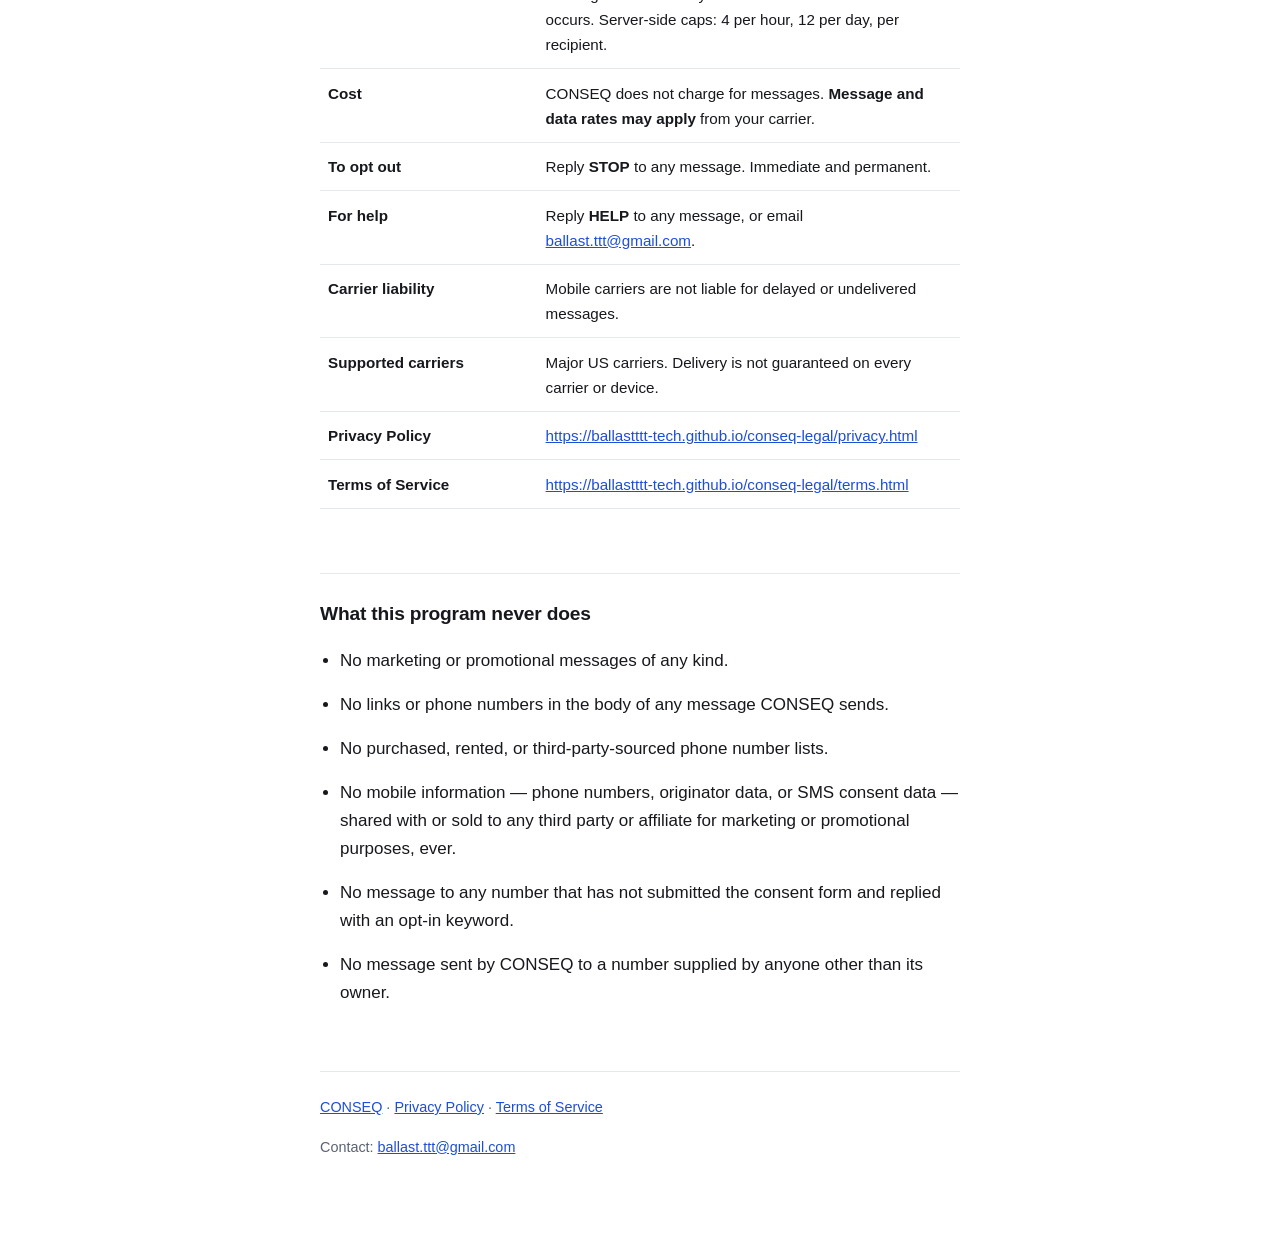
==== commit 45b603ef: "Move the opt-in to a web consent form after the CTA rejection The campaign was rejected for CTA veri" ====
--- a/opt-in.html
+++ b/opt-in.html
@@ -61,6 +61,9 @@
 <p class="lede">This page documents the complete opt-in workflow for CONSEQ's only messaging program, including the exact call to action, the exact consent language, and every required disclosure.</p>
 
 <div class="callout">
+  <p><strong>The call to action is a web consent form.</strong> It can be inspected, without an app and without a login, at:</p>
+  <p><a href="https://conseq-relay.ballast-ttt.workers.dev/join"><strong>https://conseq-relay.ballast-ttt.workers.dev/join</strong></a></p>
+  <p>That URL renders the identical page an invited person sees, with the input fields disabled. Live invite links use the same page at <code>/i/&lt;token&gt;</code>; they are single-use and expire after 48 hours, which is why a permanent, always-reachable copy is published for review.</p>
   <p><strong>Privacy Policy:</strong> <a href="privacy.html">https://ballastttt-tech.github.io/conseq-legal/privacy.html</a><br>
   <strong>Terms of Service:</strong> <a href="terms.html">https://ballastttt-tech.github.io/conseq-legal/terms.html</a></p>
   <p>Both are publicly reachable and require no login.</p>
@@ -70,49 +73,66 @@
 
 <p>CONSEQ is an iOS app for adults trying to quit a compulsive habit. The user restricts their own phone using Apple's Screen Time system and names <strong>one</strong> person — an "accountability contact" — who is notified if the user breaks the rules they set for themselves.</p>
 
-<p>That notification is the only message this program sends. There is no marketing, no promotion, no newsletter, and no second message type. The app has no accounts, sells nothing, and shares no data with third parties other than its messaging provider.</p>
+<p>That notification is the only message this program sends. There is no marketing, no promotion, no newsletter, and no second message type. The app has no accounts, sells nothing, and shares no phone numbers with third parties other than the messaging provider that delivers the message.</p>
+
+<p>Messages are sent by an automated service — the CONSEQ relay, a server application operated by the business — and are triggered by events the application detects. No message is composed or dispatched by one individual to another through this program; it is application-to-person messaging throughout.</p>
 
 <h2>There is exactly one opt-in path</h2>
 
-<p>SMS opt-in only. There is no website form, no keyword advertised on signage or in print, no QR code, no paper form, and no verbal opt-in. <strong>The call to action is delivered inside a single SMS message, reproduced verbatim in Step 3 below.</strong></p>
+<p><strong>A web consent form.</strong> Every person who receives a message from CONSEQ opted in by entering their own mobile number into the form linked above, ticking a box that is unticked by default, and then confirming by replying YES to a single confirmation text. There is no paper form, no verbal opt-in, no QR code, no purchased list, and no advertised keyword.</p>
+
+<div class="callout">
+  <p><strong>CONSEQ never sends the first message.</strong> An invited person hears about CONSEQ from someone they know, in an ordinary personal text sent from that person's own mobile handset through their own device's Messages app. CONSEQ is not the sender of that message, has no visibility into it, and no A2P traffic is involved. The first message CONSEQ itself sends goes only to a number that its owner typed into the consent form.</p>
+</div>
 
 <div class="step">
   <span class="step-num">Step 1 — inside the app</span>
-  <h3>The user names one person and states their relationship to them</h3>
-  <p>An existing CONSEQ user enters one mobile number and a first name. Before anything is sent, the app tells the user, in these words, that the recipient has not agreed to anything yet:</p>
-  <div class="sms">[Name] has to agree first.
-
-They never installed this app and never agreed to anything. So we ask them, and they say yes — or they don't and nothing gets sent to them, ever.</div>
-  <p>The user is also required to supply their own first name, because an unidentified text is indistinguishable from spam. The app states: <em>"[Name] is about to get a text from a number they don't recognise. It needs to say who's asking, or they'll ignore it — and they'd be right to."</em></p>
-</div>
-
-<div class="step">
-  <span class="step-num">Step 2 — inside the app</span>
-  <h3>The user is shown the exact message and must actively send it</h3>
-  <p>The full text of the message that will be sent is displayed on screen, verbatim, before it is sent. The user must deliberately tap to send it. Nothing is pre-checked, nothing is pre-selected, and no message is sent as a side effect of any other action in the app.</p>
+  <h3>The user requests an invite link</h3>
+  <p>An existing CONSEQ user chooses one person they want to ask, and supplies their own first name. The app sends that first name — and nothing else — to the CONSEQ relay, which returns a single-use consent link. <strong>No phone number is transmitted to CONSEQ at this step</strong>, by design: the app is not permitted to hand the service a number belonging to somebody who has not agreed to anything.</p>
+  <p>The first name is required because the consent page must be able to say who is asking. A page that cannot name the requester is indistinguishable from a phishing link.</p>
+</div>
+
+<div class="step">
+  <span class="step-num">Step 2 — the user's own handset</span>
+  <h3>The user texts the link personally</h3>
+  <p>The app opens the iOS system message composer pre-filled with a personal message. The user sends it themselves, from their own mobile number, to whomever they choose. iOS provides no mechanism for an app to send a message on a user's behalf, and CONSEQ does not attempt one. If the user closes the composer without sending, nothing has happened at all.</p>
+  <p class="sms-label">The personal text — sent by the user, not by CONSEQ</p>
+  <div class="sms">hey — it's [Sam]. i'm using an app called CONSEQ to quit something, and it asks you to pick one person who finds out if i break my own rule. i picked you.
+
+this explains what you'd actually get, and you can say no — nothing happens unless you agree: [link]</div>
+  <p>This is person-to-person traffic on the sender's own consumer line. It deliberately carries no brand framing, no opt-out keyword instruction, and no rate disclosure, because those would dress a personal message up as traffic from a business.</p>
 </div>
 
 <div class="step">
   <span class="step-num">Step 3 — the call to action</span>
-  <h3>The recipient receives one message containing the CTA</h3>
-  <p>This is the only message sent to a number that has not opted in, and it is sent once:</p>
-  <div class="sms">[Sam] added you as their accountability contact in CONSEQ, an app for quitting a habit. You'd get a text only when they break their own rules — a few times a month at most.
-
-<span class="cta">Reply YES to agree.</span> Reply STOP to opt out at any time. Msg &amp; data rates may apply.</div>
-  <p>The message identifies the sending program by name (CONSEQ), identifies the person who initiated it, describes the message type and frequency, and carries both the opt-out instruction and the rates disclosure.</p>
+  <h3>The invited person opens the link and reads the offer</h3>
+  <p>The consent page identifies the program by name, names the person who asked, and states — above the form, without scrolling past anything — what would be received, how often, what it costs, how to stop, and where the policies are. It is reproduced in full at <a href="https://conseq-relay.ballast-ttt.workers.dev/join">the preview URL above</a>.</p>
+  <p>The page is server-rendered and requires no JavaScript, so it displays identically to any reviewer, on any device, with scripts disabled.</p>
 </div>
 
 <div class="step">
   <span class="step-num">Step 4 — consent</span>
-  <h3>The recipient replies YES, and only then are they enrolled</h3>
-  <p>Consent is an affirmative inbound reply from the recipient's own handset. Accepted keywords: <strong>YES, Y, AGREE, ACCEPT, OK, OKAY</strong>.</p>
-  <p>The inbound reply is recorded as the consent record: the phone number, the verbatim message body, the timestamp, and the carrier message SID. This record is retained as proof of opt-in.</p>
-  <p class="sms-label">Automatic reply confirming enrollment</p>
+  <h3>They enter their own number and tick an unticked box</h3>
+  <p>The invited person types their own mobile number and ticks a checkbox that is <strong>unticked by default</strong>. The form cannot be submitted without it. This is the consent language, verbatim, as it appears beside that checkbox:</p>
+  <div class="sms cta">I agree to receive text messages from CONSEQ at the number above, only when the person who invited me breaks a commitment they made — a few times a month at most. Msg &amp; data rates may apply. Reply STOP to opt out, HELP for help.</div>
+  <p>The submission is recorded as the first half of the consent record: the mobile number, the exact wording above stored verbatim, the timestamp, and the submitting IP address and browser identifier.</p>
+</div>
+
+<div class="step">
+  <span class="step-num">Step 5 — confirmation</span>
+  <h3>One confirmation text, and only then are they enrolled</h3>
+  <p>CONSEQ sends exactly one message to the submitted number. A web form proves that somebody typed a number; it does not prove they hold that handset, and this closes that gap. Nothing further is ever sent unless they reply.</p>
+  <p class="sms-label">Confirmation message — the only message sent before enrolment</p>
+  <div class="sms">CONSEQ: You asked to be [Sam]'s accountability contact. Reply YES to confirm.
+
+You'd then get a text only when they break their own rules — a few times a month at most. Reply HELP for help, STOP to opt out at any time. Msg &amp; data rates may apply.</div>
+  <p>Accepted affirmative replies: <strong>YES, Y, AGREE, ACCEPT</strong>. The inbound reply is recorded as the second half of the consent record — the phone number, the verbatim message body, the timestamp, and the carrier message SID.</p>
+  <p class="sms-label">Automatic reply confirming enrolment</p>
   <div class="sms">CONSEQ: You're set. You'll only hear from us if the person who added you breaks their own rules — a few times a month at most. Reply HELP for help, STOP to opt out. Msg &amp; data rates may apply.</div>
 </div>
 
 <div class="step">
-  <span class="step-num">Step 5 — after opt-in</span>
+  <span class="step-num">Step 6 — after opt-in</span>
   <h3>What the recipient then receives</h3>
   <p>A short notification, only when the person who added them reports breaking a commitment they made, asks to disable the app's protections, or removes those protections outside the app. Every such message is signed and carries opt-out instructions:</p>
   <div class="sms">it's me. I broke the protocol i set, [12] days into my run.
@@ -122,14 +142,32 @@
 — sent via CONSEQ. Reply STOP to opt out.</div>
 </div>
 
+<h2>Automatic replies</h2>
+
+<p>Sent by the program in response to a keyword, at any time, whether or not the recipient is enrolled.</p>
+
+<p class="sms-label">Reply HELP or INFO</p>
+<div class="sms">CONSEQ: You get a text only when the person who added you as their accountability contact breaks a commitment they made. Questions: ballast.ttt@gmail.com. Reply STOP to unsubscribe. Msg &amp; data rates may apply.</div>
+
+<p class="sms-label">Reply STOP (or any opt-out keyword)</p>
+<div class="sms">You have successfully been unsubscribed. You will not receive any more messages from this number. Reply START to resubscribe.</div>
+
+<p>The opt-out reply is issued by the Twilio Messaging Service at the carrier level, not by CONSEQ, so it takes effect even if our own systems are unreachable.</p>
+
+<p class="sms-label">Reply YES from a number with no pending request</p>
+<div class="sms">CONSEQ: There's no pending request for this number, so there's nothing to agree to and you won't receive messages from us.</div>
+
+<p>Confirming such a reply would enrol somebody into a program they were never offered, so it is refused and the refusal is stated plainly.</p>
+
 <h2>Consent is active, never assumed</h2>
 
 <ul>
-  <li><strong>No pre-checked boxes exist anywhere in this flow.</strong> Consent is an affirmative SMS reply typed by the recipient.</li>
-  <li>Silence is not consent. An unanswered invitation <strong>expires after 48 hours</strong>.</li>
-  <li>A number may be invited a <strong>maximum of 3 times, ever</strong>, across all users of the app.</li>
-  <li>Replying <strong>NO</strong> or <strong>STOP</strong> is a permanent refusal. That number is never invited again by anyone and can never be messaged.</li>
-  <li>Consent is not transferable. It is stored against the phone number itself, not against the user who submitted it.</li>
+  <li><strong>No pre-checked boxes exist anywhere in this flow.</strong> The consent checkbox is unticked, and the form cannot be submitted without it.</li>
+  <li><strong>The recipient supplies their own number.</strong> No number reaches CONSEQ from any third party, including from the app user who invited them.</li>
+  <li>Silence is not consent. An invite link nobody opens <strong>expires after 48 hours</strong> and is deleted.</li>
+  <li>A number may be invited a <strong>maximum of 3 times, ever</strong>, across all users of the app. A single link accepts at most 3 submissions.</li>
+  <li>Replying <strong>NO</strong> or <strong>STOP</strong> is a permanent refusal. That number is never invited again by anyone and can never be messaged, no matter who submits it afterwards.</li>
+  <li>Consent is not transferable or assignable. It is stored against the phone number itself, applies only to this program and this sender, and cannot be granted by anyone other than the holder of that number.</li>
   <li>The messaging service refuses, at the server, to send to any number without a recorded affirmative opt-in. This is enforced in code, not by policy alone.</li>
 </ul>
 
@@ -139,7 +177,10 @@
 <table>
   <tr><th>Program name</th><td>CONSEQ accountability notifications</td></tr>
   <tr><th>Program description</th><td>A notification sent to one self-nominated accountability contact when the app user breaks a commitment they set for themselves.</td></tr>
-  <tr><th>Opt-in keywords</th><td>YES, Y, AGREE, ACCEPT, OK, OKAY</td></tr>
+  <tr><th>Opt-in call to action</th><td><a href="https://conseq-relay.ballast-ttt.workers.dev/join">https://conseq-relay.ballast-ttt.workers.dev/join</a></td></tr>
+  <tr><th>Opt-in keywords</th><td>YES, Y, AGREE, ACCEPT</td></tr>
+  <tr><th>Opt-out keywords</th><td>STOP, STOPALL, UNSUBSCRIBE, CANCEL, END, QUIT, REVOKE, OPTOUT</td></tr>
+  <tr><th>Help keywords</th><td>HELP, INFO</td></tr>
   <tr><th>Message frequency</th><td>A few messages per month at most. There is no schedule — messages are sent only when one of the events above occurs. Server-side caps: 4 per hour, 12 per day, per recipient.</td></tr>
   <tr><th>Cost</th><td>CONSEQ does not charge for messages. <strong>Message and data rates may apply</strong> from your carrier.</td></tr>
   <tr><th>To opt out</th><td>Reply <strong>STOP</strong> to any message. Immediate and permanent.</td></tr>
@@ -155,10 +196,11 @@
 
 <ul>
   <li>No marketing or promotional messages of any kind.</li>
-  <li>No links or phone numbers in message bodies.</li>
+  <li>No links or phone numbers in the body of any message CONSEQ sends.</li>
   <li>No purchased, rented, or third-party-sourced phone number lists.</li>
-  <li>No sharing of phone numbers with anyone except the messaging provider that delivers the message.</li>
-  <li>No message to any number that has not replied with an opt-in keyword.</li>
+  <li>No mobile information — phone numbers, originator data, or SMS consent data — shared with or sold to any third party or affiliate for marketing or promotional purposes, ever.</li>
+  <li>No message to any number that has not submitted the consent form and replied with an opt-in keyword.</li>
+  <li>No message sent by CONSEQ to a number supplied by anyone other than its owner.</li>
 </ul>
 
 <footer>
